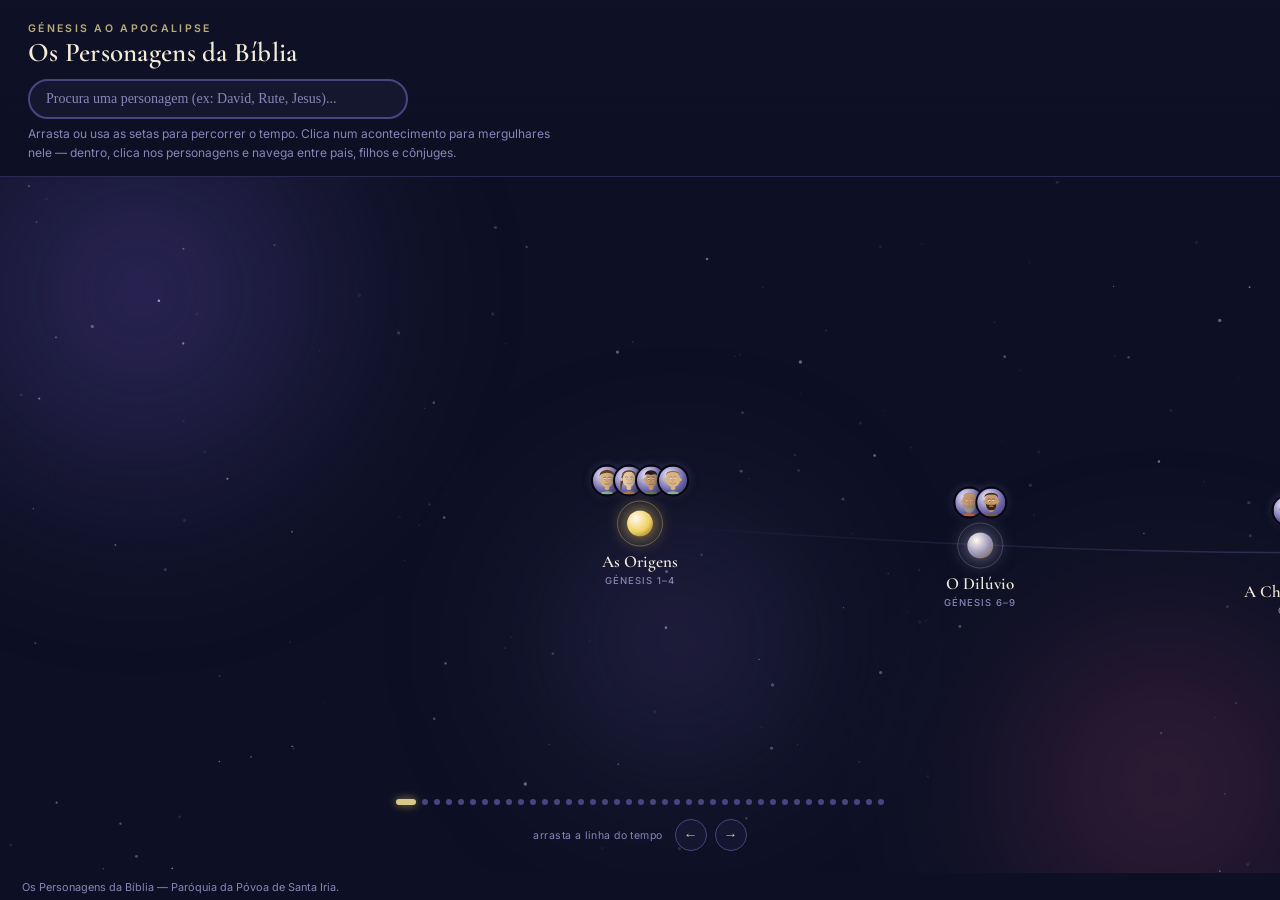
==== index.html @ 4715f9fa "fix: navegação entre acontecimentos pelo menu inferior + nomes sem corte O menu inferior (setas + po" ====
<!doctype html>
<html lang="pt">
<head>
<meta charset="utf-8">
<meta name="viewport" content="width=device-width,initial-scale=1">
<title>Os Personagens da Bíblia</title>
<link rel="stylesheet" href="https://fonts.googleapis.com/css2?family=Cormorant+Garamond:wght@500;600;700&family=Inter:wght@400;500;600&display=swap">
<link rel="stylesheet" href="style.css">
</head>
<body>
<div class="app">
  <div class="topbar" id="topbar">
    <div>
      <span class="eyebrow">Génesis ao Apocalipse</span>
      <h1>Os Personagens da Bíblia</h1>
    </div>
    <div class="search-wrap">
      <input id="searchBox" class="search-box" type="text" placeholder="Procura uma personagem (ex: David, Rute, Jesus)..." autocomplete="off" aria-label="Procurar personagem">
      <div id="searchResults" class="search-results" hidden></div>
    </div>
    <p class="hint">Arrasta ou usa as setas para percorrer o tempo. Clica num acontecimento para mergulhares nele — dentro, clica nos personagens e navega entre pais, filhos e cônjuges.</p>
  </div>

  <div class="stage">
    <canvas id="bgStars"></canvas>
    <div class="nebula n1"></div>
    <div class="nebula n2"></div>
    <div class="nebula n3"></div>

    <div id="timelineView">
      <div class="timeline-track">
        <div id="timelineRail">
          <svg id="railSvg"><path id="railPath" fill="none" stroke="url(#railGrad)" stroke-width="1.5"></path>
            <defs>
              <linearGradient id="railGrad" x1="0" y1="0" x2="1" y2="0">
                <stop offset="0%" stop-color="#4a4580" stop-opacity="0"/>
                <stop offset="8%" stop-color="#4a4580" stop-opacity=".9"/>
                <stop offset="92%" stop-color="#4a4580" stop-opacity=".9"/>
                <stop offset="100%" stop-color="#4a4580" stop-opacity="0"/>
              </linearGradient>
            </defs>
          </svg>
        </div>
      </div>
    </div>

    <div class="timeline-chrome">
      <div class="progress-dots" id="progressDots"></div>
      <div class="scroll-hint">
        <span id="scrollHintText">arrasta a linha do tempo</span>
        <div class="scroll-arrows">
          <button id="scrollLeft" type="button" aria-label="Recuar no tempo">&larr;</button>
          <button id="scrollRight" type="button" aria-label="Avançar no tempo">&rarr;</button>
        </div>
      </div>
    </div>

    <div id="eventView">
      <div class="event-ambient" id="eventAmbient"></div>
      <div id="eventScroll">
        <div class="event-header">
          <button class="back-btn" id="backBtn">&larr; Voltar à linha do tempo</button>
          <div class="event-icon" id="eventIcon"></div>
          <div class="event-title-wrap">
            <span class="event-title" id="eventTitle"></span>
            <span class="event-era-tag" id="eventEra"></span>
          </div>
        </div>
        <div class="event-info collapsed" id="eventInfo">
          <p class="event-desc" id="eventDesc"></p>
          <button class="event-info-toggle" id="eventInfoToggle"><span class="arrow">&#9660;</span> Importância, mensagem e passagens-chave</button>
          <div class="event-info-grid">
            <div class="event-info-block"><h3>Importância</h3><p id="eventImportancia"></p></div>
            <div class="event-info-block"><h3>Mensagem principal</h3><p id="eventMensagem"></p></div>
            <div class="event-info-block" style="grid-column: 1 / -1;"><h3>Passagens-chave</h3><ul id="eventPassagens"></ul></div>
          </div>
        </div>
        <div class="event-body">
          <div class="char-field" id="charField">
            <div class="char-orbit" id="charOrbit">
              <div id="camLayer">
                <svg class="char-lines" id="charLines"></svg>
                <div id="charButtons"></div>
              </div>
            </div>
            <div class="zoom-controls">
              <button id="zoomIn" type="button" aria-label="Ampliar">+</button>
              <button id="zoomOut" type="button" aria-label="Reduzir">&minus;</button>
              <button id="zoomReset" type="button" aria-label="Repor vista">&#8634;</button>
            </div>
          </div>
        </div>
      </div>
      <aside id="panel">
        <button class="panel-close" id="panelClose" type="button">&times;</button>
        <div id="panelBody">
          <p class="panel-empty">Clica num personagem para veres a sua ficha completa.</p>
        </div>
      </aside>
    </div>
  </div>

  <footer class="note">Os Personagens da Bíblia — Paróquia da Póvoa de Santa Iria.</footer>
</div>
<script src="js/event-icons.js"></script>
<script src="js/warp-transition.js"></script>
<script src="js/timeline.js"></script>
<script src="js/event-graph.js"></script>
<script src="app.js"></script>
</body>
</html>
---- style.css ----
:root {
  --bg: #0d1024;
  --bg-deep: #05060f;
  --gold: #f0d060;
  --gold-soft: #d8c98a;
  --lavender: #6b64a8;
  --lavender-soft: #9a94b8;
  --ink: #e8e4d8;
  --ink-dim: #8b84b8;
  --pink: #e8608f;
  --violet: #4a3a8a;
  --panel: #14172e;
  --panel-border: #4a4580;
  --panel-glow: rgba(216,201,138,.18);
  --font-display: "Cormorant Garamond", Georgia, serif;
  --font-body: Georgia, "Iowan Old Style", "Times New Roman", serif;
  --font-ui: "Inter", -apple-system, BlinkMacSystemFont, sans-serif;
}
* { box-sizing: border-box; }
html, body { margin: 0; padding: 0; background: var(--bg); color: var(--ink); font-family: var(--font-body); overflow: hidden; height: 100%; }
.app { display: flex; flex-direction: column; height: 100dvh; overflow: hidden; }

.topbar {
  position: relative; z-index: 20; padding: 18px 28px 14px;
  border-bottom: 1px solid rgba(74,69,128,.5);
  background: linear-gradient(180deg, rgba(15,17,38,.92), rgba(13,16,36,.15));
  backdrop-filter: blur(2px);
  transition: padding .35s ease;
}
body.in-event .topbar { padding: 8px 28px 6px; }
body.in-event .hint, body.in-event .eyebrow { display: none; }
.eyebrow { font-family: var(--font-ui); font-size: 10.5px; font-weight: 600; letter-spacing: .22em; text-transform: uppercase; color: var(--gold-soft); margin: 0 0 6px; opacity: .85; }
h1 { margin: 0; font-family: var(--font-display); font-size: 27px; font-weight: 600; color: #f5ecd8; text-wrap: balance; letter-spacing: .01em; transition: font-size .35s ease; }
body.in-event h1 { font-size: 16px; }
.hint { margin: 6px 0 0; font-family: var(--font-ui); font-size: 12px; color: var(--ink-dim); line-height: 1.55; max-width: 68ch; }

.search-wrap { position: relative; width: 380px; max-width: 90vw; margin: 10px 0 0; }
.search-box { width: 100%; padding: 10px 16px; border-radius: 999px; border: 2px solid var(--panel-border); background: var(--panel); color: var(--ink); font-family: var(--font-body); font-size: 14px; outline: none; }
.search-box:focus { border-color: var(--gold-soft); }
.search-box::placeholder { color: var(--ink-dim); }
.search-results { position: absolute; top: calc(100% + 6px); left: 0; right: 0; background: var(--panel); border: 1px solid var(--panel-border); border-radius: 12px; overflow: hidden; z-index: 15; box-shadow: 0 8px 24px rgba(0,0,0,.4); }
.search-result { padding: 9px 16px; cursor: pointer; font-family: var(--font-ui); font-size: 13px; color: var(--ink); display: flex; justify-content: space-between; align-items: baseline; }
.search-result:hover { background: #2a2650; }
.search-result .sr-era { font-size: 10px; color: var(--ink-dim); }

.stage { position: relative; flex: 1; min-height: 0; perspective: 1400px; overflow: hidden; }
#bgStars { position: absolute; inset: 0; z-index: 0; }
.nebula { position: absolute; z-index: 1; border-radius: 50%; filter: blur(60px); opacity: .55; pointer-events: none; mix-blend-mode: screen; }
.nebula.n1 { width: 46vw; height: 46vw; left: -12vw; top: -14vw; background: radial-gradient(circle, var(--violet), transparent 68%); animation: drift1 26s ease-in-out infinite; }
.nebula.n2 { width: 38vw; height: 38vw; right: -10vw; bottom: -12vw; background: radial-gradient(circle, #5a2a4a, transparent 68%); animation: drift2 32s ease-in-out infinite; }
.nebula.n3 { width: 30vw; height: 30vw; left: 38vw; top: 30vh; background: radial-gradient(circle, #3a3060, transparent 70%); animation: drift1 22s ease-in-out infinite reverse; }
@keyframes drift1 { 0%,100% { transform: translate(0,0); } 50% { transform: translate(3vw,2vh); } }
@keyframes drift2 { 0%,100% { transform: translate(0,0); } 50% { transform: translate(-3vw,-2vh); } }

#timelineView { position: absolute; inset: 0; z-index: 5; display: flex; align-items: center; transition: opacity .65s ease, transform .65s cubic-bezier(.3,.7,.4,1); transform-style: preserve-3d; cursor: grab; }
#timelineView.dragging { cursor: grabbing; }
#timelineView.diving { opacity: 0; pointer-events: none; }
.timeline-track { position: relative; width: 100%; height: 1px; }
#timelineRail { position: absolute; top: 0; left: 0; will-change: transform; }
#railSvg { position: absolute; top: -140px; left: 0; overflow: visible; pointer-events: none; }
.event-marker { position: absolute; top: 0; transform: translate(-50%, -50%); display: flex; flex-direction: column; align-items: center; cursor: pointer; background: none; border: none; color: inherit; }
.event-avatars { display: flex; margin-bottom: 12px; height: 34px; }
.event-avatar { width: 32px; height: 32px; border-radius: 50%; margin-left: -10px; overflow: hidden; background: radial-gradient(circle at 35% 30%, #efe9ff, var(--lavender) 58%, #362f5e 100%); border: 2px solid var(--bg-deep); box-shadow: 0 2px 8px rgba(0,0,0,.5), 0 0 10px rgba(107,100,168,.45); transition: transform .25s cubic-bezier(.3,1.4,.5,1); }
.event-avatar img { width: 100%; height: 100%; object-fit: cover; display: block; }
.event-avatar:first-child { margin-left: 0; }
.event-marker:hover .event-avatar, .event-marker:focus-visible .event-avatar { transform: translateY(-3px); }
.event-dot-wrap { position: relative; width: 26px; height: 26px; }
.event-dot-ring { position: absolute; inset: -10px; border-radius: 50%; border: 1px solid var(--tint, var(--gold)); opacity: .35; animation: ringPulse 3.2s ease-out infinite; }
@keyframes ringPulse { 0% { transform: scale(.7); opacity: .5; } 100% { transform: scale(1.9); opacity: 0; } }
.event-dot { position: absolute; inset: 0; border-radius: 50%; background: radial-gradient(circle at 35% 30%, #fffaf0, var(--tint, var(--gold)) 55%, #7a5f1e 100%); box-shadow: 0 0 18px 3px color-mix(in srgb, var(--tint, var(--gold)) 60%, transparent); transition: transform .25s cubic-bezier(.3,1.4,.5,1); }
.event-marker:hover .event-dot, .event-marker:focus-visible .event-dot { transform: scale(1.3); }
.event-label { margin-top: 14px; font-family: var(--font-display); font-size: 17px; font-weight: 600; text-align: center; white-space: nowrap; color: #f0ead8; }
.event-era { display: block; margin-top: 3px; font-family: var(--font-ui); font-size: 9.5px; font-weight: 500; color: var(--ink-dim); text-transform: uppercase; letter-spacing: .1em; }

.timeline-chrome { position: absolute; bottom: 0; left: 0; right: 0; z-index: 9; display: flex; flex-direction: column; align-items: center; gap: 14px; padding-bottom: 22px; pointer-events: none; }
.progress-dots { display: flex; gap: 6px; pointer-events: auto; flex-wrap: wrap; justify-content: center; max-width: 90vw; }
.progress-dot { width: 6px; height: 6px; border-radius: 50%; background: var(--panel-border); cursor: pointer; transition: all .3s ease; border: none; padding: 0; }
.progress-dot.active { background: var(--gold-soft); width: 20px; border-radius: 3px; box-shadow: 0 0 8px rgba(240,208,96,.6); }
.scroll-hint { font-family: var(--font-ui); font-size: 10.5px; color: var(--ink-dim); letter-spacing: .04em; display: flex; align-items: center; gap: 12px; pointer-events: none; }
.scroll-arrows { display: flex; gap: 8px; pointer-events: auto; }
.scroll-arrows button, .zoom-controls button, .controls-btn { width: 32px; height: 32px; border-radius: 50%; border: 1px solid var(--panel-border); background: rgba(22,25,51,.7); backdrop-filter: blur(4px); color: var(--gold-soft); cursor: pointer; font-size: 14px; font-family: var(--font-body); transition: border-color .2s, background .2s; }
.scroll-arrows button:hover, .zoom-controls button:hover { background: rgba(42,38,80,.85); border-color: var(--gold-soft); }

#eventView { position: absolute; inset: 0; z-index: 8; display: flex; flex-direction: column; opacity: 0; pointer-events: none; transform: scale(.04); transition: opacity .65s ease, transform .65s cubic-bezier(.3,.7,.4,1); transform-style: preserve-3d; }
#eventView.shown { opacity: 1; pointer-events: auto; transform: scale(1); }
.event-ambient { position: absolute; top: -10%; left: -10%; width: 60%; height: 70%; border-radius: 50%; filter: blur(90px); opacity: .38; background: radial-gradient(circle, var(--tint, var(--gold)), transparent 70%); pointer-events: none; z-index: 0; }

#eventScroll { position: relative; z-index: 2; flex: 1; min-height: 0; overflow-y: auto; display: flex; flex-direction: column; }
.event-header { display: flex; align-items: center; gap: 18px; padding: 20px 28px 0; }
.back-btn { font-family: var(--font-ui); font-size: 12px; font-weight: 500; color: var(--gold-soft); background: rgba(22,25,51,.6); border: 1px solid var(--panel-border); border-radius: 999px; padding: 8px 16px; cursor: pointer; backdrop-filter: blur(4px); transition: border-color .2s, background .2s; flex-shrink: 0; }
.back-btn:hover { border-color: var(--gold-soft); background: rgba(42,38,80,.75); }
.event-icon { width: 46px; height: 46px; flex-shrink: 0; color: var(--tint, var(--gold)); opacity: .9; }
.event-icon svg { width: 100%; height: 100%; }
.event-title-wrap { display: flex; flex-direction: column; }
.event-title { font-family: var(--font-display); font-size: 26px; font-weight: 600; color: #f5ecd8; line-height: 1.1; }
.event-era-tag { font-family: var(--font-ui); font-size: 10.5px; font-weight: 600; color: var(--ink-dim); text-transform: uppercase; letter-spacing: .12em; margin-top: 2px; }

.event-info { position: relative; z-index: 2; margin: 10px 28px 0; max-width: 74ch; }
.event-info.collapsed .event-info-grid { display: none; }
.event-desc { font-family: var(--font-body); font-size: 13px; line-height: 1.55; color: #c8c3e0; font-style: italic; margin: 0 0 6px; }
.event-info-toggle { font-family: var(--font-ui); font-size: 10.5px; font-weight: 600; color: var(--gold-soft); background: none; border: none; cursor: pointer; padding: 0 0 8px; letter-spacing: .04em; display: flex; align-items: center; gap: 4px; }
.event-info-toggle .arrow { display: inline-block; transition: transform .2s ease; }
.event-info.collapsed .event-info-toggle .arrow { transform: rotate(-90deg); }
.event-info-grid { display: grid; grid-template-columns: 1fr 1fr; gap: 10px 24px; padding-bottom: 10px; }
.event-info-block h3 { margin: 0 0 4px; font-family: var(--font-ui); font-size: 9.5px; font-weight: 600; letter-spacing: .12em; text-transform: uppercase; color: var(--gold-soft); }
.event-info-block p { margin: 0; font-family: var(--font-ui); font-size: 12px; line-height: 1.5; color: var(--ink); }
.event-info-block ul { margin: 0; padding-left: 16px; font-family: var(--font-ui); font-size: 11.5px; line-height: 1.6; color: var(--ink-dim); }

.event-body { position: relative; z-index: 1; flex: 1; min-height: 0; display: flex; }
.char-field { flex: 1; position: relative; overflow: hidden; cursor: grab; }
.char-field.panning { cursor: grabbing; }
.char-orbit { position: relative; width: 100%; height: 100%; }
#camLayer { position: absolute; inset: 0; transform-origin: 50% 50%; will-change: transform; }
.char-lines { position: absolute; inset: 0; width: 100%; height: 100%; pointer-events: none; }
.cline { stroke: var(--lavender); stroke-width: 1.4; opacity: .7; }
.cline.casamento { stroke-dasharray: 2 5; stroke: var(--pink); opacity: .8; }
.cline.weak { stroke-dasharray: 1 5; opacity: .45; stroke-width: 1; }
.union-node { position: absolute; width: 13px; height: 13px; transform: translate(-50%,-50%) rotate(45deg); background: radial-gradient(circle at 35% 30%, #ffe0ec, var(--pink) 60%, #a83a63 100%); box-shadow: 0 0 8px rgba(232,96,143,.5); }
.zoom-controls { position: absolute; bottom: 20px; right: 20px; z-index: 4; display: flex; flex-direction: column; gap: 8px; }

.char { position: absolute; display: flex; flex-direction: column; align-items: center; gap: 8px; cursor: pointer; background: none; border: none; color: inherit; transform: translate(-50%, -50%); animation: floatChar 7s ease-in-out infinite; }
.char-orb { width: 56px; height: 56px; border-radius: 50%; overflow: hidden; background: radial-gradient(circle at 35% 30%, #efe9ff, var(--lavender) 58%, #362f5e 100%); box-shadow: 0 4px 14px rgba(0,0,0,.5), 0 0 14px 2px rgba(107,100,168,.4); transition: transform .18s cubic-bezier(.3,1.4,.5,1), box-shadow .18s ease; }
.char-orb img { width: 100%; height: 100%; object-fit: cover; display: block; }
.char.focused .char-orb { box-shadow: 0 0 0 3px var(--gold-soft), 0 0 24px 6px rgba(240,208,96,.55), 0 4px 14px rgba(0,0,0,.5); }
.char:hover .char-orb, .char:focus-visible .char-orb { transform: scale(1.14); }
.char-label { font-family: var(--font-display); font-size: 15px; font-weight: 600; color: #ece7f5; white-space: nowrap; text-shadow: 0 2px 6px rgba(0,0,0,.6); text-align: center; }
@keyframes floatChar { 0%,100% { margin-top: 0; } 50% { margin-top: -7px; } }

aside#panel { position: absolute; top: 24px; right: 24px; bottom: 24px; width: 22rem; z-index: 3; background: rgba(20,23,46,.85); backdrop-filter: blur(16px); border: 1px solid var(--panel-glow); border-radius: 20px; padding: 1.6rem 1.7rem; overflow-y: auto; box-shadow: 0 20px 50px rgba(0,0,0,.4); transform: translateX(calc(100% + 40px)); transition: transform .4s cubic-bezier(.3,.8,.4,1); }
aside#panel.open { transform: translateX(0); }
.panel-close { position: absolute; top: 14px; right: 14px; width: 28px; height: 28px; border-radius: 50%; border: 1px solid var(--panel-border); background: rgba(22,25,51,.6); color: var(--ink-dim); font-size: 14px; cursor: pointer; display: flex; align-items: center; justify-content: center; transition: color .2s, border-color .2s; }
.panel-close:hover { color: var(--gold-soft); border-color: var(--gold-soft); }
.panel-empty { font-family: var(--font-ui); color: var(--ink-dim); font-size: .85rem; margin-top: 2.4rem; text-align: center; line-height: 1.7; }
.card-portrait { width: 96px; height: 96px; border-radius: 50%; overflow: hidden; margin: 0 auto 1rem; border: 3px solid var(--gold-soft); box-shadow: 0 0 20px rgba(240,208,96,.3); background: radial-gradient(circle at 35% 30%, #efe9ff, var(--lavender) 58%, #362f5e 100%); }
.card-portrait img { width: 100%; height: 100%; object-fit: cover; display: block; }
.card-era { font-family: var(--font-ui); font-size: .68rem; font-weight: 600; letter-spacing: .14em; text-transform: uppercase; color: var(--gold-soft); text-align: center; display: block; }
.card-name { font-family: var(--font-display); font-size: 2rem; font-weight: 600; margin: .3rem 0 0; color: #f5ecd8; text-align: center; }
.card-refs { font-family: var(--font-ui); font-size: .72rem; color: var(--ink-dim); text-align: center; margin: .2rem 0 0; }
.card-divider { width: 40px; height: 2px; background: linear-gradient(90deg, transparent, var(--gold-soft), transparent); border: none; margin: .9rem auto 1.1rem; }
.card-summary { font-family: var(--font-body); font-size: .95rem; line-height: 1.7; color: var(--ink); margin: 0 0 1.1rem; }
.card-section-title { font-family: var(--font-ui); font-size: .64rem; font-weight: 600; letter-spacing: .13em; text-transform: uppercase; color: var(--ink-dim); margin: 1.15rem 0 .5rem; }
.card-section-title:first-of-type { margin-top: 0; }
.card-body { font-family: var(--font-ui); font-size: .86rem; line-height: 1.65; color: var(--ink); }
.card-quote { font-family: var(--font-display); font-size: 1.1rem; font-style: italic; line-height: 1.5; color: var(--gold-soft); border-left: 2px solid var(--gold-soft); padding-left: .8rem; margin: 0; }
.family-chips { display: flex; flex-wrap: wrap; gap: 8px; }
.family-chip { font-family: var(--font-ui); font-size: 12.5px; font-weight: 500; color: var(--gold-soft); background: rgba(216,201,138,.08); border: 1px solid rgba(216,201,138,.3); border-radius: 999px; padding: 6px 13px; cursor: pointer; transition: background .2s, border-color .2s; }
.family-chip:hover { background: rgba(216,201,138,.18); border-color: var(--gold-soft); }
.family-chip .rel { color: var(--ink-dim); font-size: 10px; margin-left: 5px; }
.cross-event-ref { color: var(--gold-soft); cursor: pointer; text-decoration: underline; text-decoration-style: dotted; }
.no-family { font-family: var(--font-ui); font-size: 12.5px; color: var(--ink-dim); }

footer.note { padding: .4rem 1.4rem; font-size: .68rem; color: var(--ink-dim); font-family: var(--font-ui); }

@media (max-width: 720px) {
  .hint { display: none; }
  aside#panel {
    position: fixed; left: 0; right: 0; bottom: 0; top: auto; width: auto; max-height: 62dvh; border-radius: 16px 16px 0 0;
    transform: translateY(100%);
  }
  aside#panel.open { transform: translateY(0); }
  footer.note { display: none; }
}
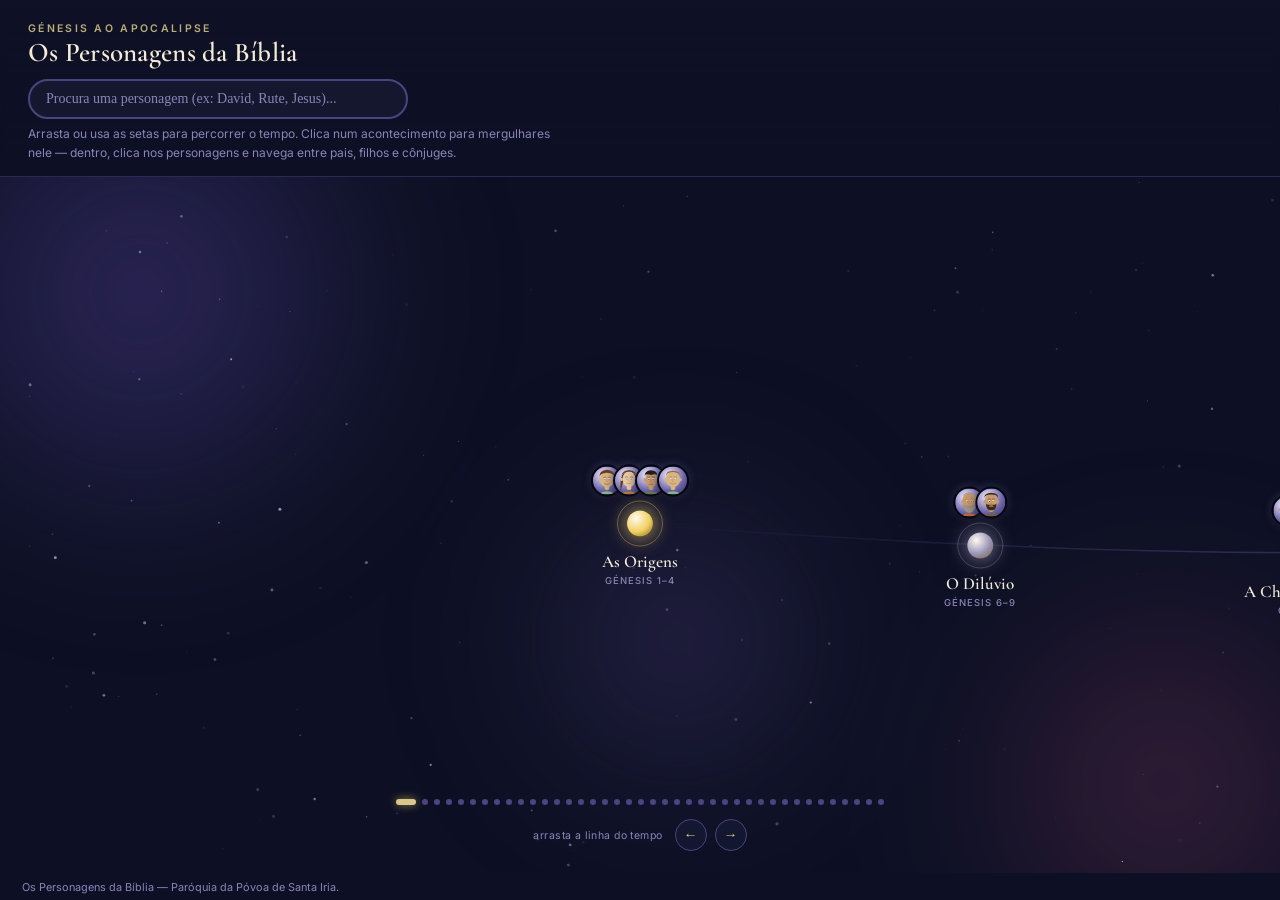
==== commit fa9deb62: "feat: adiciona contexto histórico a todas as personagens e acontecimentos (Ronda 17) Ligar de volta " ====
--- a/index.html
+++ b/index.html
@@ -47,7 +47,7 @@
     <div class="timeline-chrome">
       <div class="progress-dots" id="progressDots"></div>
       <div class="scroll-hint">
-        <span id="scrollHintText">arrasta a linha do tempo</span>
+        <span>arrasta a linha do tempo</span>
         <div class="scroll-arrows">
           <button id="scrollLeft" type="button" aria-label="Recuar no tempo">&larr;</button>
           <button id="scrollRight" type="button" aria-label="Avançar no tempo">&rarr;</button>
@@ -68,10 +68,11 @@
         </div>
         <div class="event-info collapsed" id="eventInfo">
           <p class="event-desc" id="eventDesc"></p>
-          <button class="event-info-toggle" id="eventInfoToggle"><span class="arrow">&#9660;</span> Importância, mensagem e passagens-chave</button>
+          <button class="event-info-toggle" id="eventInfoToggle"><span class="arrow">&#9660;</span> Importância, mensagem, contexto histórico e passagens-chave</button>
           <div class="event-info-grid">
             <div class="event-info-block"><h3>Importância</h3><p id="eventImportancia"></p></div>
             <div class="event-info-block"><h3>Mensagem principal</h3><p id="eventMensagem"></p></div>
+            <div class="event-info-block" style="grid-column: 1 / -1;"><h3>Contexto histórico</h3><p id="eventContexto"></p></div>
             <div class="event-info-block" style="grid-column: 1 / -1;"><h3>Passagens-chave</h3><ul id="eventPassagens"></ul></div>
           </div>
         </div>
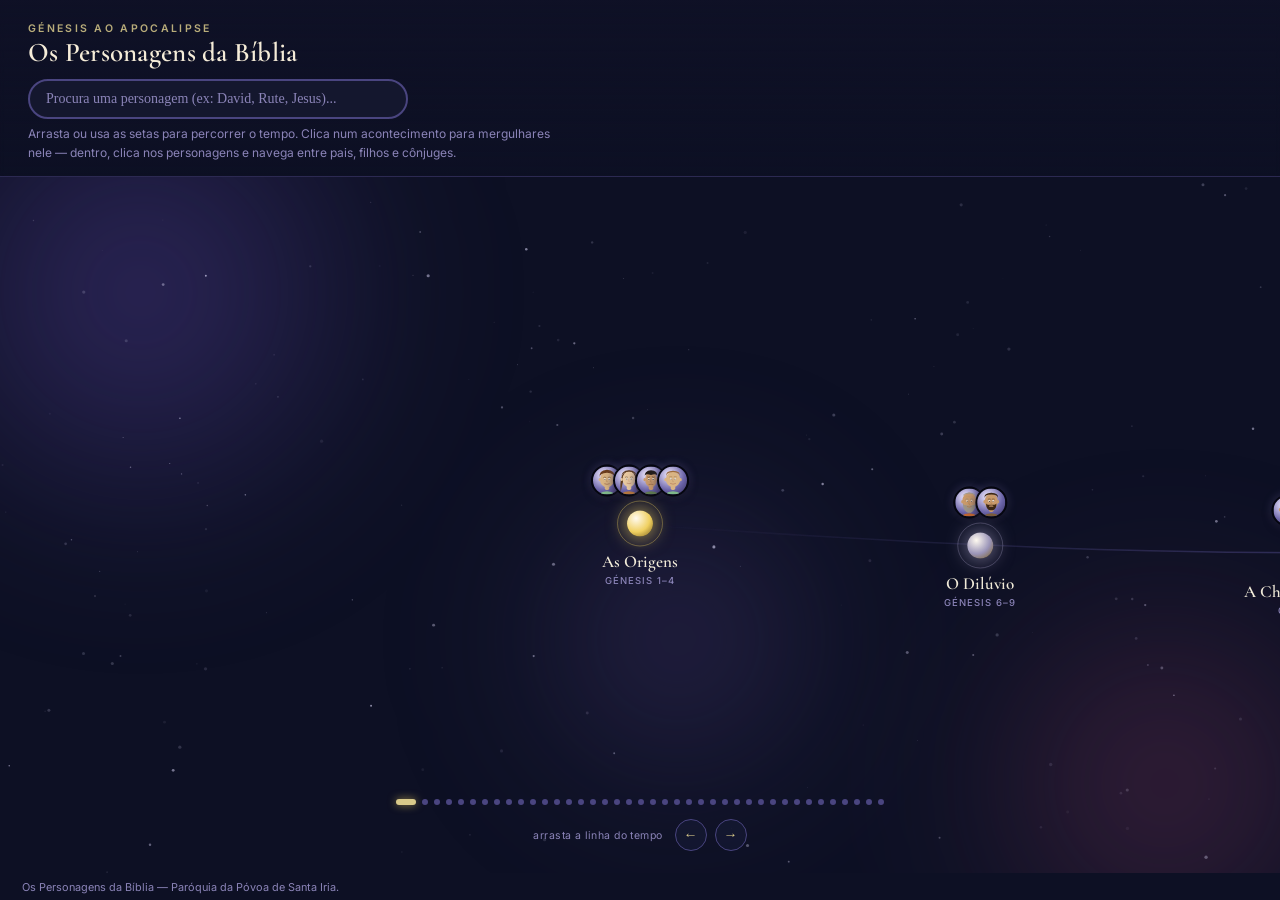
==== commit fe2a880d: "Merge branch 'worktree-nav-e-nomes' # Conflicts: #	handover.md" ====
--- a/index.html
+++ b/index.html
@@ -47,7 +47,7 @@
     <div class="timeline-chrome">
       <div class="progress-dots" id="progressDots"></div>
       <div class="scroll-hint">
-        <span>arrasta a linha do tempo</span>
+        <span id="scrollHintText">arrasta a linha do tempo</span>
         <div class="scroll-arrows">
           <button id="scrollLeft" type="button" aria-label="Recuar no tempo">&larr;</button>
           <button id="scrollRight" type="button" aria-label="Avançar no tempo">&rarr;</button>
--- a/style.css
+++ b/style.css
@@ -52,7 +52,7 @@
 @keyframes drift1 { 0%,100% { transform: translate(0,0); } 50% { transform: translate(3vw,2vh); } }
 @keyframes drift2 { 0%,100% { transform: translate(0,0); } 50% { transform: translate(-3vw,-2vh); } }
 
-#timelineView { position: absolute; inset: 0; z-index: 5; display: flex; align-items: center; transition: opacity .65s ease, transform .65s cubic-bezier(.3,.7,.4,1); transform-style: preserve-3d; cursor: grab; }
+#timelineView { position: absolute; inset: 0; z-index: 5; display: flex; align-items: center; transition: opacity .65s ease, transform .65s cubic-bezier(.3,.7,.4,1); transform-style: preserve-3d; cursor: grab; touch-action: none; }
 #timelineView.dragging { cursor: grabbing; }
 #timelineView.diving { opacity: 0; pointer-events: none; }
 .timeline-track { position: relative; width: 100%; height: 1px; }
@@ -107,7 +107,7 @@
 .event-info-block ul { margin: 0; padding-left: 16px; font-family: var(--font-ui); font-size: 11.5px; line-height: 1.6; color: var(--ink-dim); }
 
 .event-body { position: relative; z-index: 1; flex: 1; min-height: 0; display: flex; }
-.char-field { flex: 1; position: relative; overflow: hidden; cursor: grab; }
+.char-field { flex: 1; position: relative; overflow: hidden; cursor: grab; touch-action: none; }
 .char-field.panning { cursor: grabbing; }
 .char-orbit { position: relative; width: 100%; height: 100%; }
 #camLayer { position: absolute; inset: 0; transform-origin: 50% 50%; will-change: transform; }
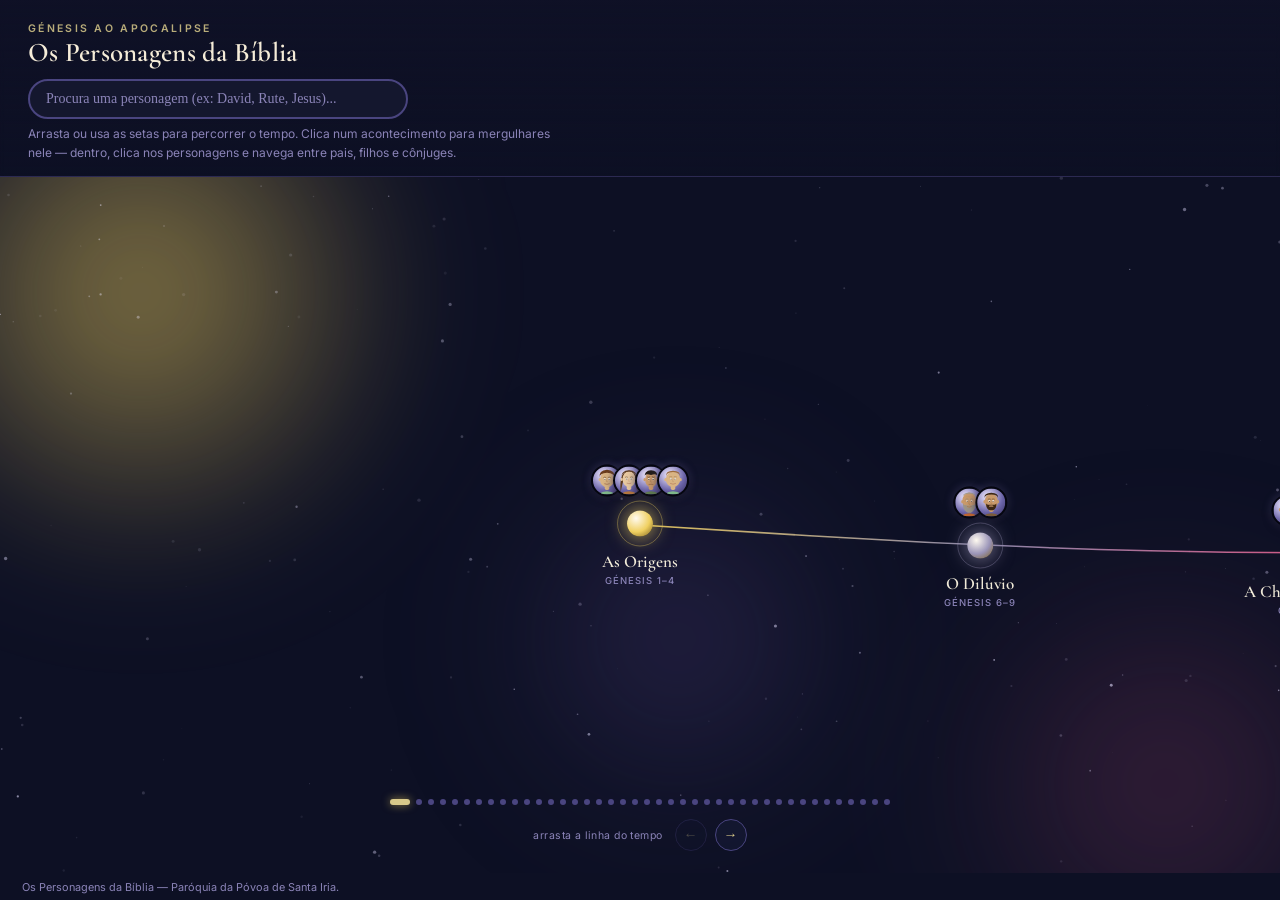
==== commit dde8c17a: "feat(ui): info do acontecimento como cartao 'Sobre' sempre visivel (nao colapsado) Move Importancia/" ====
--- a/index.html
+++ b/index.html
@@ -66,17 +66,17 @@
             <span class="event-era-tag" id="eventEra"></span>
           </div>
         </div>
-        <div class="event-info collapsed" id="eventInfo">
-          <p class="event-desc" id="eventDesc"></p>
-          <button class="event-info-toggle" id="eventInfoToggle"><span class="arrow">&#9660;</span> Importância, mensagem, contexto histórico e passagens-chave</button>
-          <div class="event-info-grid">
-            <div class="event-info-block"><h3>Importância</h3><p id="eventImportancia"></p></div>
-            <div class="event-info-block"><h3>Mensagem principal</h3><p id="eventMensagem"></p></div>
-            <div class="event-info-block" style="grid-column: 1 / -1;"><h3>Contexto histórico</h3><p id="eventContexto"></p></div>
-            <div class="event-info-block" style="grid-column: 1 / -1;"><h3>Passagens-chave</h3><ul id="eventPassagens"></ul></div>
-          </div>
-        </div>
         <div class="event-body">
+          <aside class="event-info" id="eventInfo">
+            <span class="event-info-label">Sobre este acontecimento</span>
+            <p class="event-desc" id="eventDesc"></p>
+            <div class="event-info-grid">
+              <div class="event-info-block"><h3>Importância</h3><p id="eventImportancia"></p></div>
+              <div class="event-info-block"><h3>Mensagem principal</h3><p id="eventMensagem"></p></div>
+              <div class="event-info-block"><h3>Contexto histórico</h3><p id="eventContexto"></p></div>
+              <div class="event-info-block"><h3>Passagens-chave</h3><ul id="eventPassagens"></ul></div>
+            </div>
+          </aside>
           <div class="char-field" id="charField">
             <div class="char-orbit" id="charOrbit">
               <div id="camLayer">
--- a/style.css
+++ b/style.css
@@ -45,14 +45,14 @@
 
 .stage { position: relative; flex: 1; min-height: 0; perspective: 1400px; overflow: hidden; }
 #bgStars { position: absolute; inset: 0; z-index: 0; }
-.nebula { position: absolute; z-index: 1; border-radius: 50%; filter: blur(60px); opacity: .55; pointer-events: none; mix-blend-mode: screen; }
+.nebula { position: absolute; z-index: 1; border-radius: 50%; filter: blur(60px); opacity: .55; pointer-events: none; mix-blend-mode: screen; transition: background 1.2s ease; }
 .nebula.n1 { width: 46vw; height: 46vw; left: -12vw; top: -14vw; background: radial-gradient(circle, var(--violet), transparent 68%); animation: drift1 26s ease-in-out infinite; }
 .nebula.n2 { width: 38vw; height: 38vw; right: -10vw; bottom: -12vw; background: radial-gradient(circle, #5a2a4a, transparent 68%); animation: drift2 32s ease-in-out infinite; }
 .nebula.n3 { width: 30vw; height: 30vw; left: 38vw; top: 30vh; background: radial-gradient(circle, #3a3060, transparent 70%); animation: drift1 22s ease-in-out infinite reverse; }
 @keyframes drift1 { 0%,100% { transform: translate(0,0); } 50% { transform: translate(3vw,2vh); } }
 @keyframes drift2 { 0%,100% { transform: translate(0,0); } 50% { transform: translate(-3vw,-2vh); } }
 
-#timelineView { position: absolute; inset: 0; z-index: 5; display: flex; align-items: center; transition: opacity .65s ease, transform .65s cubic-bezier(.3,.7,.4,1); transform-style: preserve-3d; cursor: grab; touch-action: none; }
+#timelineView { position: absolute; inset: 0; z-index: 5; display: flex; align-items: center; transition: opacity .65s ease, transform .65s cubic-bezier(.3,.7,.4,1); transform-style: preserve-3d; cursor: grab; touch-action: none; user-select: none; -webkit-user-select: none; }
 #timelineView.dragging { cursor: grabbing; }
 #timelineView.diving { opacity: 0; pointer-events: none; }
 .timeline-track { position: relative; width: 100%; height: 1px; }
@@ -67,8 +67,13 @@
 .event-dot-wrap { position: relative; width: 26px; height: 26px; }
 .event-dot-ring { position: absolute; inset: -10px; border-radius: 50%; border: 1px solid var(--tint, var(--gold)); opacity: .35; animation: ringPulse 3.2s ease-out infinite; }
 @keyframes ringPulse { 0% { transform: scale(.7); opacity: .5; } 100% { transform: scale(1.9); opacity: 0; } }
+.event-marker:nth-of-type(2n) .event-dot-ring { animation-delay: -1.1s; }
+.event-marker:nth-of-type(3n) .event-dot-ring { animation-delay: -2.3s; }
+.event-marker:nth-of-type(5n) .event-dot-ring { animation-delay: -0.6s; }
 .event-dot { position: absolute; inset: 0; border-radius: 50%; background: radial-gradient(circle at 35% 30%, #fffaf0, var(--tint, var(--gold)) 55%, #7a5f1e 100%); box-shadow: 0 0 18px 3px color-mix(in srgb, var(--tint, var(--gold)) 60%, transparent); transition: transform .25s cubic-bezier(.3,1.4,.5,1); }
 .event-marker:hover .event-dot, .event-marker:focus-visible .event-dot { transform: scale(1.3); }
+.event-marker:active .event-dot { transform: scale(1.12); }
+.event-marker:active .event-avatar { transform: translateY(-3px) scale(.96); }
 .event-label { margin-top: 14px; font-family: var(--font-display); font-size: 17px; font-weight: 600; text-align: center; white-space: nowrap; color: #f0ead8; }
 .event-era { display: block; margin-top: 3px; font-family: var(--font-ui); font-size: 9.5px; font-weight: 500; color: var(--ink-dim); text-transform: uppercase; letter-spacing: .1em; }
 
@@ -80,6 +85,10 @@
 .scroll-arrows { display: flex; gap: 8px; pointer-events: auto; }
 .scroll-arrows button, .zoom-controls button, .controls-btn { width: 32px; height: 32px; border-radius: 50%; border: 1px solid var(--panel-border); background: rgba(22,25,51,.7); backdrop-filter: blur(4px); color: var(--gold-soft); cursor: pointer; font-size: 14px; font-family: var(--font-body); transition: border-color .2s, background .2s; }
 .scroll-arrows button:hover, .zoom-controls button:hover { background: rgba(42,38,80,.85); border-color: var(--gold-soft); }
+.scroll-arrows button:disabled { opacity: .3; cursor: default; pointer-events: none; }
+.scroll-arrows button, .zoom-controls button, .back-btn, .panel-close { transition: transform .12s ease, border-color .2s, background .2s, color .2s; }
+.scroll-arrows button:active, .zoom-controls button:active, .back-btn:active, .panel-close:active { transform: scale(.88); }
+.progress-dot:active { transform: scale(1.4); }
 
 #eventView { position: absolute; inset: 0; z-index: 8; display: flex; flex-direction: column; opacity: 0; pointer-events: none; transform: scale(.04); transition: opacity .65s ease, transform .65s cubic-bezier(.3,.7,.4,1); transform-style: preserve-3d; }
 #eventView.shown { opacity: 1; pointer-events: auto; transform: scale(1); }
@@ -95,53 +104,71 @@
 .event-title { font-family: var(--font-display); font-size: 26px; font-weight: 600; color: #f5ecd8; line-height: 1.1; }
 .event-era-tag { font-family: var(--font-ui); font-size: 10.5px; font-weight: 600; color: var(--ink-dim); text-transform: uppercase; letter-spacing: .12em; margin-top: 2px; }
 
-.event-info { position: relative; z-index: 2; margin: 10px 28px 0; max-width: 74ch; }
-.event-info.collapsed .event-info-grid { display: none; }
-.event-desc { font-family: var(--font-body); font-size: 13px; line-height: 1.55; color: #c8c3e0; font-style: italic; margin: 0 0 6px; }
-.event-info-toggle { font-family: var(--font-ui); font-size: 10.5px; font-weight: 600; color: var(--gold-soft); background: none; border: none; cursor: pointer; padding: 0 0 8px; letter-spacing: .04em; display: flex; align-items: center; gap: 4px; }
-.event-info-toggle .arrow { display: inline-block; transition: transform .2s ease; }
-.event-info.collapsed .event-info-toggle .arrow { transform: rotate(-90deg); }
-.event-info-grid { display: grid; grid-template-columns: 1fr 1fr; gap: 10px 24px; padding-bottom: 10px; }
+/* Cartão "Sobre" sempre visível à esquerda da árvore (deixou de ser colapsado):
+   Importância/Mensagem/Contexto/Passagens ficam de primeira classe, ao lado do
+   grafo (simétrico ao painel de personagem à direita). Em mobile empilha por
+   cima do grafo (ver @media). */
+.event-info { flex-shrink: 0; width: 21rem; align-self: stretch; overflow-y: auto; padding: 18px 20px; margin: 0; background: rgba(20,23,46,.5); border-right: 1px solid var(--panel-border); z-index: 2; }
+.event-info-label { display: block; font-family: var(--font-ui); font-size: 9.5px; font-weight: 700; letter-spacing: .14em; text-transform: uppercase; color: var(--gold-soft); margin-bottom: 8px; }
+.event-desc { font-family: var(--font-body); font-size: 13px; line-height: 1.6; color: #c8c3e0; font-style: italic; margin: 0 0 14px; }
+.event-info-grid { display: flex; flex-direction: column; gap: 14px; }
 .event-info-block h3 { margin: 0 0 4px; font-family: var(--font-ui); font-size: 9.5px; font-weight: 600; letter-spacing: .12em; text-transform: uppercase; color: var(--gold-soft); }
-.event-info-block p { margin: 0; font-family: var(--font-ui); font-size: 12px; line-height: 1.5; color: var(--ink); }
-.event-info-block ul { margin: 0; padding-left: 16px; font-family: var(--font-ui); font-size: 11.5px; line-height: 1.6; color: var(--ink-dim); }
+.event-info-block p { margin: 0; font-family: var(--font-ui); font-size: 12.5px; line-height: 1.6; color: var(--ink); }
+.event-info-block ul { margin: 0; padding-left: 16px; font-family: var(--font-ui); font-size: 12px; line-height: 1.6; color: var(--ink-dim); }
 
 .event-body { position: relative; z-index: 1; flex: 1; min-height: 0; display: flex; }
-.char-field { flex: 1; position: relative; overflow: hidden; cursor: grab; touch-action: none; }
+.char-field { flex: 1; position: relative; overflow: hidden; cursor: grab; touch-action: none; user-select: none; -webkit-user-select: none; }
 .char-field.panning { cursor: grabbing; }
 .char-orbit { position: relative; width: 100%; height: 100%; }
 #camLayer { position: absolute; inset: 0; transform-origin: 50% 50%; will-change: transform; }
 .char-lines { position: absolute; inset: 0; width: 100%; height: 100%; pointer-events: none; }
-.cline { stroke: var(--lavender); stroke-width: 1.4; opacity: .7; }
-.cline.casamento { stroke-dasharray: 2 5; stroke: var(--pink); opacity: .8; }
-.cline.weak { stroke-dasharray: 1 5; opacity: .45; stroke-width: 1; }
-.union-node { position: absolute; width: 13px; height: 13px; transform: translate(-50%,-50%) rotate(45deg); background: radial-gradient(circle at 35% 30%, #ffe0ec, var(--pink) 60%, #a83a63 100%); box-shadow: 0 0 8px rgba(232,96,143,.5); }
+.cline { stroke: var(--lavender); stroke-width: 1.6; opacity: .75; stroke-linecap: round; }
+.cline.casamento { stroke: var(--pink); opacity: .85; stroke-width: 1.6; }
+.marriage-mark { position: absolute; transform: translate(-50%, -50%); color: var(--pink); font-size: 15px; line-height: 1; text-shadow: 0 0 8px rgba(232,96,143,.85); pointer-events: none; z-index: 1; }
+.rel-label { position: absolute; transform: translate(-50%, -50%); font-family: var(--font-ui); font-size: 10.5px; font-weight: 600; letter-spacing: .06em; color: var(--ink-dim); background: rgba(20,23,46,.72); padding: 1px 6px; border-radius: 999px; white-space: nowrap; pointer-events: none; z-index: 1; }
+.group-brace { position: absolute; height: 10px; border-top: 1.6px solid var(--lavender); border-left: 1.6px solid var(--lavender); border-right: 1.6px solid var(--lavender); border-radius: 6px 6px 0 0; opacity: .55; transform: translateY(46px); pointer-events: none; }
+.group-label { position: absolute; transform: translate(-50%, 60px); font-family: var(--font-ui); font-size: 11px; font-weight: 600; letter-spacing: .06em; color: var(--gold-soft); background: rgba(20,23,46,.72); padding: 1px 7px; border-radius: 999px; white-space: nowrap; pointer-events: none; z-index: 1; }
 .zoom-controls { position: absolute; bottom: 20px; right: 20px; z-index: 4; display: flex; flex-direction: column; gap: 8px; }
 
-.char { position: absolute; display: flex; flex-direction: column; align-items: center; gap: 8px; cursor: pointer; background: none; border: none; color: inherit; transform: translate(-50%, -50%); animation: floatChar 7s ease-in-out infinite; }
+.char { position: absolute; display: flex; flex-direction: column; align-items: center; gap: 8px; cursor: pointer; background: none; border: none; color: inherit; transform: translate(-50%, -50%); animation: charEnter .55s cubic-bezier(.34, 1.56, .64, 1) both; }
 .char-orb { width: 56px; height: 56px; border-radius: 50%; overflow: hidden; background: radial-gradient(circle at 35% 30%, #efe9ff, var(--lavender) 58%, #362f5e 100%); box-shadow: 0 4px 14px rgba(0,0,0,.5), 0 0 14px 2px rgba(107,100,168,.4); transition: transform .18s cubic-bezier(.3,1.4,.5,1), box-shadow .18s ease; }
 .char-orb img { width: 100%; height: 100%; object-fit: cover; display: block; }
 .char.focused .char-orb { box-shadow: 0 0 0 3px var(--gold-soft), 0 0 24px 6px rgba(240,208,96,.55), 0 4px 14px rgba(0,0,0,.5); }
 .char:hover .char-orb, .char:focus-visible .char-orb { transform: scale(1.14); }
-.char-label { font-family: var(--font-display); font-size: 15px; font-weight: 600; color: #ece7f5; white-space: nowrap; text-shadow: 0 2px 6px rgba(0,0,0,.6); text-align: center; }
-@keyframes floatChar { 0%,100% { margin-top: 0; } 50% { margin-top: -7px; } }
+.char:active .char-orb { transform: scale(.9); box-shadow: 0 0 0 3px rgba(240,208,96,.55), 0 4px 14px rgba(0,0,0,.5), 0 0 26px 8px rgba(240,208,96,.45); }
+/* Nome posicionado de forma absoluta por baixo do orbe: assim o centro do
+   elemento .char coincide com o centro do CÍRCULO, e as linhas de família
+   ligam ao meio do círculo (antes ancoravam no centro de círculo+nome, ~13px
+   abaixo, e pareciam desligadas). */
+.char-label { position: absolute; top: 100%; left: 50%; transform: translateX(-50%); margin-top: 8px; font-family: var(--font-display); font-size: 15px; font-weight: 600; color: #ece7f5; white-space: nowrap; text-shadow: 0 2px 6px rgba(0,0,0,.6); text-align: center; }
+@keyframes charEnter {
+  from { opacity: 0; transform: translate(-50%, -50%) scale(.3); }
+  to   { opacity: 1; transform: translate(-50%, -50%) scale(1); }
+}
 
 aside#panel { position: absolute; top: 24px; right: 24px; bottom: 24px; width: 22rem; z-index: 3; background: rgba(20,23,46,.85); backdrop-filter: blur(16px); border: 1px solid var(--panel-glow); border-radius: 20px; padding: 1.6rem 1.7rem; overflow-y: auto; box-shadow: 0 20px 50px rgba(0,0,0,.4); transform: translateX(calc(100% + 40px)); transition: transform .4s cubic-bezier(.3,.8,.4,1); }
 aside#panel.open { transform: translateX(0); }
 .panel-close { position: absolute; top: 14px; right: 14px; width: 28px; height: 28px; border-radius: 50%; border: 1px solid var(--panel-border); background: rgba(22,25,51,.6); color: var(--ink-dim); font-size: 14px; cursor: pointer; display: flex; align-items: center; justify-content: center; transition: color .2s, border-color .2s; }
 .panel-close:hover { color: var(--gold-soft); border-color: var(--gold-soft); }
 .panel-empty { font-family: var(--font-ui); color: var(--ink-dim); font-size: .85rem; margin-top: 2.4rem; text-align: center; line-height: 1.7; }
-.card-portrait { width: 96px; height: 96px; border-radius: 50%; overflow: hidden; margin: 0 auto 1rem; border: 3px solid var(--gold-soft); box-shadow: 0 0 20px rgba(240,208,96,.3); background: radial-gradient(circle at 35% 30%, #efe9ff, var(--lavender) 58%, #362f5e 100%); }
+#panelBody { transition: opacity .18s ease; }
+.card-portrait { width: 112px; height: 112px; border-radius: 50%; overflow: hidden; margin: 0 auto 1rem; border: 3px solid var(--gold-soft); box-shadow: 0 0 20px rgba(240,208,96,.3); background: radial-gradient(circle at 35% 30%, #efe9ff, var(--lavender) 58%, #362f5e 100%); }
 .card-portrait img { width: 100%; height: 100%; object-fit: cover; display: block; }
 .card-era { font-family: var(--font-ui); font-size: .68rem; font-weight: 600; letter-spacing: .14em; text-transform: uppercase; color: var(--gold-soft); text-align: center; display: block; }
-.card-name { font-family: var(--font-display); font-size: 2rem; font-weight: 600; margin: .3rem 0 0; color: #f5ecd8; text-align: center; }
+.card-name { font-family: var(--font-display); font-size: 2.1rem; font-weight: 600; margin: .3rem 0 0; color: #f5ecd8; text-align: center; }
 .card-refs { font-family: var(--font-ui); font-size: .72rem; color: var(--ink-dim); text-align: center; margin: .2rem 0 0; }
-.card-divider { width: 40px; height: 2px; background: linear-gradient(90deg, transparent, var(--gold-soft), transparent); border: none; margin: .9rem auto 1.1rem; }
 .card-summary { font-family: var(--font-body); font-size: .95rem; line-height: 1.7; color: var(--ink); margin: 0 0 1.1rem; }
 .card-section-title { font-family: var(--font-ui); font-size: .64rem; font-weight: 600; letter-spacing: .13em; text-transform: uppercase; color: var(--ink-dim); margin: 1.15rem 0 .5rem; }
 .card-section-title:first-of-type { margin-top: 0; }
 .card-body { font-family: var(--font-ui); font-size: .86rem; line-height: 1.65; color: var(--ink); }
-.card-quote { font-family: var(--font-display); font-size: 1.1rem; font-style: italic; line-height: 1.5; color: var(--gold-soft); border-left: 2px solid var(--gold-soft); padding-left: .8rem; margin: 0; }
+.card-highlight { margin: 1rem 0; padding: .8rem 1rem; border-radius: 12px; border-left: 3px solid var(--accent, var(--gold-soft)); background: color-mix(in srgb, var(--accent, #f0d060) 12%, transparent); }
+.card-highlight-label { display: block; font-family: var(--font-ui); font-size: .62rem; font-weight: 700; letter-spacing: .14em; text-transform: uppercase; color: var(--accent, var(--gold-soft)); margin-bottom: .35rem; }
+.card-highlight p { margin: 0; font-family: var(--font-body); font-size: .95rem; line-height: 1.6; color: var(--ink); }
+.card-quote { font-family: var(--font-display); font-size: 1.18rem; font-style: italic; line-height: 1.5; color: var(--gold-soft); border-left: 3px solid var(--gold-soft); padding-left: .9rem; margin: 1.1rem 0; }
+.card-context-toggle { margin-top: 1.2rem; font-family: var(--font-ui); font-size: .68rem; font-weight: 600; letter-spacing: .1em; text-transform: uppercase; color: var(--ink-dim); background: none; border: none; cursor: pointer; padding: 0; display: flex; align-items: center; gap: 6px; }
+.card-context-toggle .arrow { display: inline-block; transition: transform .2s ease; font-size: .8em; }
+.card-context-toggle.open .arrow { transform: rotate(90deg); }
+.card-context-body { margin-top: .5rem; }
 .family-chips { display: flex; flex-wrap: wrap; gap: 8px; }
 .family-chip { font-family: var(--font-ui); font-size: 12.5px; font-weight: 500; color: var(--gold-soft); background: rgba(216,201,138,.08); border: 1px solid rgba(216,201,138,.3); border-radius: 999px; padding: 6px 13px; cursor: pointer; transition: background .2s, border-color .2s; }
 .family-chip:hover { background: rgba(216,201,138,.18); border-color: var(--gold-soft); }
@@ -159,4 +186,15 @@
   }
   aside#panel.open { transform: translateY(0); }
   footer.note { display: none; }
-}
+  /* Em mobile o cartão "Sobre" empilha por cima do grafo (continua visível,
+     nunca escondido); o grafo fica por baixo com altura própria. */
+  .event-body { flex-direction: column; }
+  .event-info { width: auto; align-self: auto; max-height: 40dvh; border-right: none; border-bottom: 1px solid var(--panel-border); }
+  .char-field { min-height: 55dvh; }
+}
+
+@media (prefers-reduced-motion: reduce) {
+  .char { animation: none; opacity: 1; }
+  .event-dot-ring { animation: none; }
+  .nebula { animation: none; transition: none; }
+}
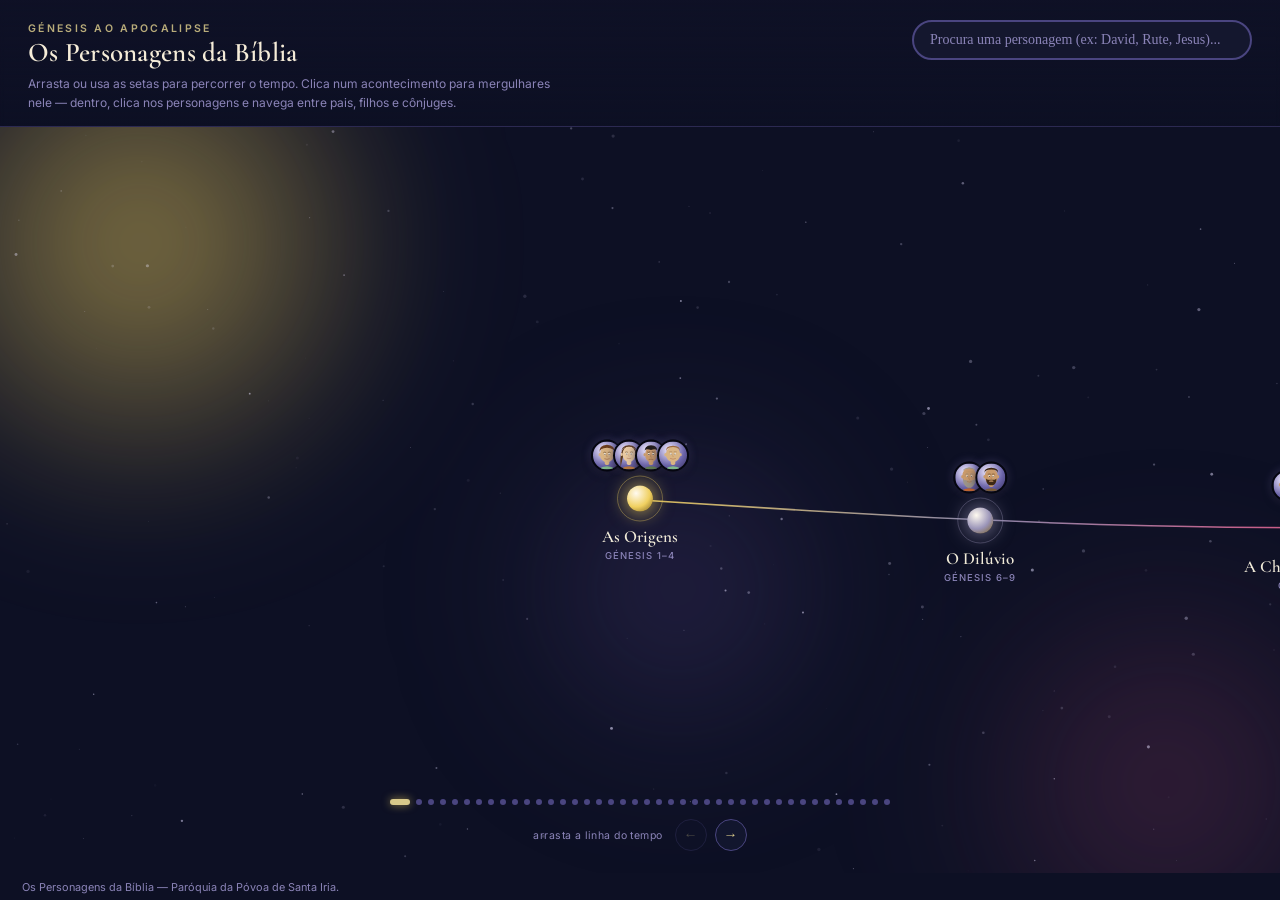
==== commit 49d900f8: "feat(ui): pesquisa no topo-direito, mais respiro no cartao Sobre, botao Voltar polido - topbar em du" ====
--- a/index.html
+++ b/index.html
@@ -10,15 +10,15 @@
 <body>
 <div class="app">
   <div class="topbar" id="topbar">
-    <div>
+    <div class="topbar-title">
       <span class="eyebrow">Génesis ao Apocalipse</span>
       <h1>Os Personagens da Bíblia</h1>
+      <p class="hint">Arrasta ou usa as setas para percorrer o tempo. Clica num acontecimento para mergulhares nele — dentro, clica nos personagens e navega entre pais, filhos e cônjuges.</p>
     </div>
     <div class="search-wrap">
       <input id="searchBox" class="search-box" type="text" placeholder="Procura uma personagem (ex: David, Rute, Jesus)..." autocomplete="off" aria-label="Procurar personagem">
       <div id="searchResults" class="search-results" hidden></div>
     </div>
-    <p class="hint">Arrasta ou usa as setas para percorrer o tempo. Clica num acontecimento para mergulhares nele — dentro, clica nos personagens e navega entre pais, filhos e cônjuges.</p>
   </div>
 
   <div class="stage">
@@ -59,7 +59,7 @@
       <div class="event-ambient" id="eventAmbient"></div>
       <div id="eventScroll">
         <div class="event-header">
-          <button class="back-btn" id="backBtn">&larr; Voltar à linha do tempo</button>
+          <button class="back-btn" id="backBtn"><span class="bk-arrow">&larr;</span> <span class="bk-text">Voltar à linha do tempo</span></button>
           <div class="event-icon" id="eventIcon"></div>
           <div class="event-title-wrap">
             <span class="event-title" id="eventTitle"></span>
--- a/style.css
+++ b/style.css
@@ -26,15 +26,18 @@
   background: linear-gradient(180deg, rgba(15,17,38,.92), rgba(13,16,36,.15));
   backdrop-filter: blur(2px);
   transition: padding .35s ease;
+  display: flex; flex-wrap: wrap; align-items: flex-start; justify-content: space-between; gap: 10px 24px;
 }
 body.in-event .topbar { padding: 8px 28px 6px; }
 body.in-event .hint, body.in-event .eyebrow { display: none; }
 .eyebrow { font-family: var(--font-ui); font-size: 10.5px; font-weight: 600; letter-spacing: .22em; text-transform: uppercase; color: var(--gold-soft); margin: 0 0 6px; opacity: .85; }
 h1 { margin: 0; font-family: var(--font-display); font-size: 27px; font-weight: 600; color: #f5ecd8; text-wrap: balance; letter-spacing: .01em; transition: font-size .35s ease; }
 body.in-event h1 { font-size: 16px; }
+.topbar-title { min-width: 0; }
 .hint { margin: 6px 0 0; font-family: var(--font-ui); font-size: 12px; color: var(--ink-dim); line-height: 1.55; max-width: 68ch; }
 
-.search-wrap { position: relative; width: 380px; max-width: 90vw; margin: 10px 0 0; }
+/* pesquisa no canto superior direito */
+.search-wrap { position: relative; width: 340px; max-width: 90vw; margin: 2px 0 0; flex-shrink: 0; }
 .search-box { width: 100%; padding: 10px 16px; border-radius: 999px; border: 2px solid var(--panel-border); background: var(--panel); color: var(--ink); font-family: var(--font-body); font-size: 14px; outline: none; }
 .search-box:focus { border-color: var(--gold-soft); }
 .search-box::placeholder { color: var(--ink-dim); }
@@ -96,8 +99,12 @@
 
 #eventScroll { position: relative; z-index: 2; flex: 1; min-height: 0; overflow-y: auto; display: flex; flex-direction: column; }
 .event-header { display: flex; align-items: center; gap: 18px; padding: 20px 28px 0; }
-.back-btn { font-family: var(--font-ui); font-size: 12px; font-weight: 500; color: var(--gold-soft); background: rgba(22,25,51,.6); border: 1px solid var(--panel-border); border-radius: 999px; padding: 8px 16px; cursor: pointer; backdrop-filter: blur(4px); transition: border-color .2s, background .2s; flex-shrink: 0; }
-.back-btn:hover { border-color: var(--gold-soft); background: rgba(42,38,80,.75); }
+.back-btn { font-family: var(--font-ui); font-size: 12px; font-weight: 600; letter-spacing: .02em; color: var(--gold-soft); background: linear-gradient(180deg, rgba(44,40,84,.6), rgba(22,25,51,.6)); border: 1px solid var(--panel-border); border-radius: 999px; padding: 8px 16px 8px 13px; cursor: pointer; backdrop-filter: blur(6px); transition: border-color .2s, background .2s, box-shadow .25s, transform .1s; flex-shrink: 0; display: inline-flex; align-items: center; gap: 8px; }
+.back-btn .bk-arrow { display: inline-block; transition: transform .22s cubic-bezier(.34,1.56,.64,1); font-size: 14px; }
+.back-btn:hover { border-color: var(--gold-soft); background: linear-gradient(180deg, rgba(56,50,104,.85), rgba(30,34,66,.85)); box-shadow: 0 0 0 1px rgba(216,201,138,.35) inset, 0 6px 22px rgba(240,208,96,.16); }
+.back-btn:hover .bk-arrow { transform: translateX(-4px); }
+.back-btn:active { transform: scale(.97); }
+.back-btn:focus-visible { outline: 2px solid var(--gold-soft); outline-offset: 2px; }
 .event-icon { width: 46px; height: 46px; flex-shrink: 0; color: var(--tint, var(--gold)); opacity: .9; }
 .event-icon svg { width: 100%; height: 100%; }
 .event-title-wrap { display: flex; flex-direction: column; }
@@ -108,7 +115,7 @@
    Importância/Mensagem/Contexto/Passagens ficam de primeira classe, ao lado do
    grafo (simétrico ao painel de personagem à direita). Em mobile empilha por
    cima do grafo (ver @media). */
-.event-info { flex-shrink: 0; width: 21rem; align-self: stretch; overflow-y: auto; padding: 18px 20px; margin: 0; background: rgba(20,23,46,.5); border-right: 1px solid var(--panel-border); z-index: 2; }
+.event-info { flex-shrink: 0; width: 21rem; align-self: stretch; overflow-y: auto; padding: 28px 20px 20px; margin: 0; background: rgba(20,23,46,.5); border-right: 1px solid var(--panel-border); z-index: 2; }
 .event-info-label { display: block; font-family: var(--font-ui); font-size: 9.5px; font-weight: 700; letter-spacing: .14em; text-transform: uppercase; color: var(--gold-soft); margin-bottom: 8px; }
 .event-desc { font-family: var(--font-body); font-size: 13px; line-height: 1.6; color: #c8c3e0; font-style: italic; margin: 0 0 14px; }
 .event-info-grid { display: flex; flex-direction: column; gap: 14px; }
@@ -186,6 +193,8 @@
   }
   aside#panel.open { transform: translateY(0); }
   footer.note { display: none; }
+  /* topbar: em mobile a pesquisa ocupa a largura toda, por baixo do título. */
+  .search-wrap { width: 100%; }
   /* Em mobile o cartão "Sobre" empilha por cima do grafo (continua visível,
      nunca escondido); o grafo fica por baixo com altura própria. */
   .event-body { flex-direction: column; }
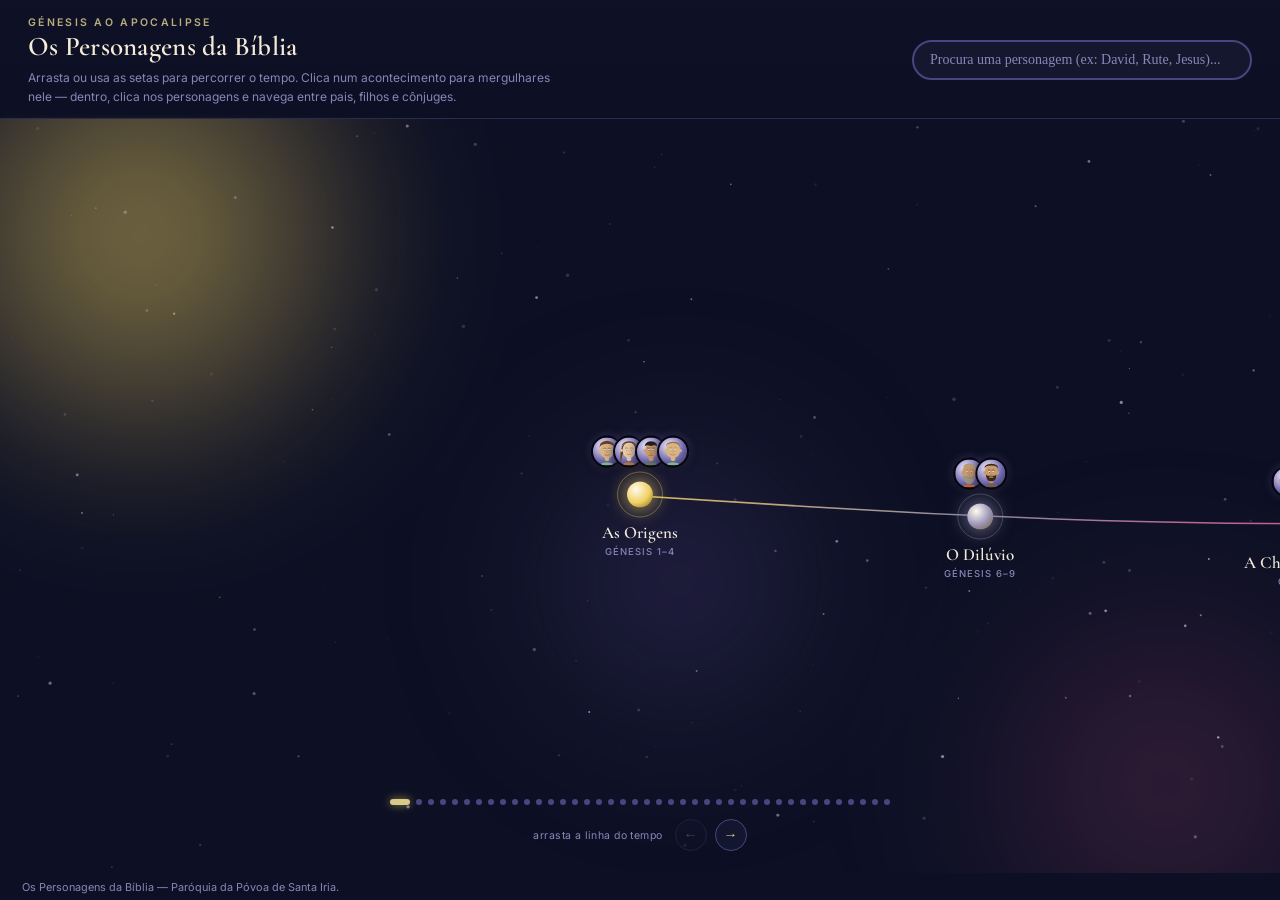
==== commit 3cfcd630: "feat(ui): ecra de evento reorganizado — cartao de detalhes em altura total, titulo a direita, voltar" ====
--- a/index.html
+++ b/index.html
@@ -58,16 +58,9 @@
     <div id="eventView">
       <div class="event-ambient" id="eventAmbient"></div>
       <div id="eventScroll">
-        <div class="event-header">
-          <button class="back-btn" id="backBtn"><span class="bk-arrow">&larr;</span> <span class="bk-text">Voltar à linha do tempo</span></button>
-          <div class="event-icon" id="eventIcon"></div>
-          <div class="event-title-wrap">
-            <span class="event-title" id="eventTitle"></span>
-            <span class="event-era-tag" id="eventEra"></span>
-          </div>
-        </div>
         <div class="event-body">
           <aside class="event-info" id="eventInfo">
+            <button class="back-btn" id="backBtn" type="button" aria-label="Voltar à linha do tempo" title="Voltar à linha do tempo"><span class="bk-arrow">&larr;</span></button>
             <span class="event-info-label">Sobre este acontecimento</span>
             <p class="event-desc" id="eventDesc"></p>
             <div class="event-info-grid">
@@ -77,17 +70,26 @@
               <div class="event-info-block"><h3>Passagens-chave</h3><ul id="eventPassagens"></ul></div>
             </div>
           </aside>
-          <div class="char-field" id="charField">
-            <div class="char-orbit" id="charOrbit">
-              <div id="camLayer">
-                <svg class="char-lines" id="charLines"></svg>
-                <div id="charButtons"></div>
+          <div class="event-main">
+            <div class="event-heading">
+              <div class="event-icon" id="eventIcon"></div>
+              <div class="event-title-wrap">
+                <span class="event-title" id="eventTitle"></span>
+                <span class="event-era-tag" id="eventEra"></span>
               </div>
             </div>
-            <div class="zoom-controls">
-              <button id="zoomIn" type="button" aria-label="Ampliar">+</button>
-              <button id="zoomOut" type="button" aria-label="Reduzir">&minus;</button>
-              <button id="zoomReset" type="button" aria-label="Repor vista">&#8634;</button>
+            <div class="char-field" id="charField">
+              <div class="char-orbit" id="charOrbit">
+                <div id="camLayer">
+                  <svg class="char-lines" id="charLines"></svg>
+                  <div id="charButtons"></div>
+                </div>
+              </div>
+              <div class="zoom-controls">
+                <button id="zoomIn" type="button" aria-label="Ampliar">+</button>
+                <button id="zoomOut" type="button" aria-label="Reduzir">&minus;</button>
+                <button id="zoomReset" type="button" aria-label="Repor vista">&#8634;</button>
+              </div>
             </div>
           </div>
         </div>
--- a/style.css
+++ b/style.css
@@ -21,14 +21,14 @@
 .app { display: flex; flex-direction: column; height: 100dvh; overflow: hidden; }
 
 .topbar {
-  position: relative; z-index: 20; padding: 18px 28px 14px;
+  position: relative; z-index: 20; padding: 12px 28px;
   border-bottom: 1px solid rgba(74,69,128,.5);
   background: linear-gradient(180deg, rgba(15,17,38,.92), rgba(13,16,36,.15));
   backdrop-filter: blur(2px);
   transition: padding .35s ease;
-  display: flex; flex-wrap: wrap; align-items: flex-start; justify-content: space-between; gap: 10px 24px;
-}
-body.in-event .topbar { padding: 8px 28px 6px; }
+  display: flex; flex-wrap: wrap; align-items: center; justify-content: space-between; gap: 10px 24px;
+}
+body.in-event .topbar { padding: 6px 28px; }
 body.in-event .hint, body.in-event .eyebrow { display: none; }
 .eyebrow { font-family: var(--font-ui); font-size: 10.5px; font-weight: 600; letter-spacing: .22em; text-transform: uppercase; color: var(--gold-soft); margin: 0 0 6px; opacity: .85; }
 h1 { margin: 0; font-family: var(--font-display); font-size: 27px; font-weight: 600; color: #f5ecd8; text-wrap: balance; letter-spacing: .01em; transition: font-size .35s ease; }
@@ -98,12 +98,15 @@
 .event-ambient { position: absolute; top: -10%; left: -10%; width: 60%; height: 70%; border-radius: 50%; filter: blur(90px); opacity: .38; background: radial-gradient(circle, var(--tint, var(--gold)), transparent 70%); pointer-events: none; z-index: 0; }
 
 #eventScroll { position: relative; z-index: 2; flex: 1; min-height: 0; overflow-y: auto; display: flex; flex-direction: column; }
-.event-header { display: flex; align-items: center; gap: 18px; padding: 20px 28px 0; }
-.back-btn { font-family: var(--font-ui); font-size: 12px; font-weight: 600; letter-spacing: .02em; color: var(--gold-soft); background: linear-gradient(180deg, rgba(44,40,84,.6), rgba(22,25,51,.6)); border: 1px solid var(--panel-border); border-radius: 999px; padding: 8px 16px 8px 13px; cursor: pointer; backdrop-filter: blur(6px); transition: border-color .2s, background .2s, box-shadow .25s, transform .1s; flex-shrink: 0; display: inline-flex; align-items: center; gap: 8px; }
-.back-btn .bk-arrow { display: inline-block; transition: transform .22s cubic-bezier(.34,1.56,.64,1); font-size: 14px; }
-.back-btn:hover { border-color: var(--gold-soft); background: linear-gradient(180deg, rgba(56,50,104,.85), rgba(30,34,66,.85)); box-shadow: 0 0 0 1px rgba(216,201,138,.35) inset, 0 6px 22px rgba(240,208,96,.16); }
-.back-btn:hover .bk-arrow { transform: translateX(-4px); }
-.back-btn:active { transform: scale(.97); }
+/* Coluna direita: título da secção no topo (mais para a direita) + árvore. */
+.event-main { flex: 1; min-width: 0; min-height: 0; display: flex; flex-direction: column; }
+.event-heading { display: flex; align-items: center; gap: 14px; padding: 16px 28px 4px 32px; }
+/* Botão voltar: ícone circular no topo do cartão de detalhes. */
+.back-btn { width: 34px; height: 34px; border-radius: 50%; padding: 0; display: inline-flex; align-items: center; justify-content: center; color: var(--gold-soft); background: linear-gradient(180deg, rgba(44,40,84,.6), rgba(22,25,51,.6)); border: 1px solid var(--panel-border); cursor: pointer; backdrop-filter: blur(6px); transition: border-color .2s, background .2s, box-shadow .25s, transform .1s; margin-bottom: 14px; }
+.back-btn .bk-arrow { display: inline-block; font-size: 16px; line-height: 1; transition: transform .22s cubic-bezier(.34,1.56,.64,1); }
+.back-btn:hover { border-color: var(--gold-soft); background: linear-gradient(180deg, rgba(56,50,104,.85), rgba(30,34,66,.85)); box-shadow: 0 0 0 1px rgba(216,201,138,.35) inset, 0 4px 16px rgba(240,208,96,.16); }
+.back-btn:hover .bk-arrow { transform: translateX(-3px); }
+.back-btn:active { transform: scale(.92); }
 .back-btn:focus-visible { outline: 2px solid var(--gold-soft); outline-offset: 2px; }
 .event-icon { width: 46px; height: 46px; flex-shrink: 0; color: var(--tint, var(--gold)); opacity: .9; }
 .event-icon svg { width: 100%; height: 100%; }
@@ -115,7 +118,7 @@
    Importância/Mensagem/Contexto/Passagens ficam de primeira classe, ao lado do
    grafo (simétrico ao painel de personagem à direita). Em mobile empilha por
    cima do grafo (ver @media). */
-.event-info { flex-shrink: 0; width: 21rem; align-self: stretch; overflow-y: auto; padding: 28px 20px 20px; margin: 0; background: rgba(20,23,46,.5); border-right: 1px solid var(--panel-border); z-index: 2; }
+.event-info { flex-shrink: 0; width: 21rem; align-self: stretch; overflow-y: auto; padding: 18px 20px 20px; margin: 0; background: rgba(20,23,46,.5); border-right: 1px solid var(--panel-border); z-index: 2; }
 .event-info-label { display: block; font-family: var(--font-ui); font-size: 9.5px; font-weight: 700; letter-spacing: .14em; text-transform: uppercase; color: var(--gold-soft); margin-bottom: 8px; }
 .event-desc { font-family: var(--font-body); font-size: 13px; line-height: 1.6; color: #c8c3e0; font-style: italic; margin: 0 0 14px; }
 .event-info-grid { display: flex; flex-direction: column; gap: 14px; }
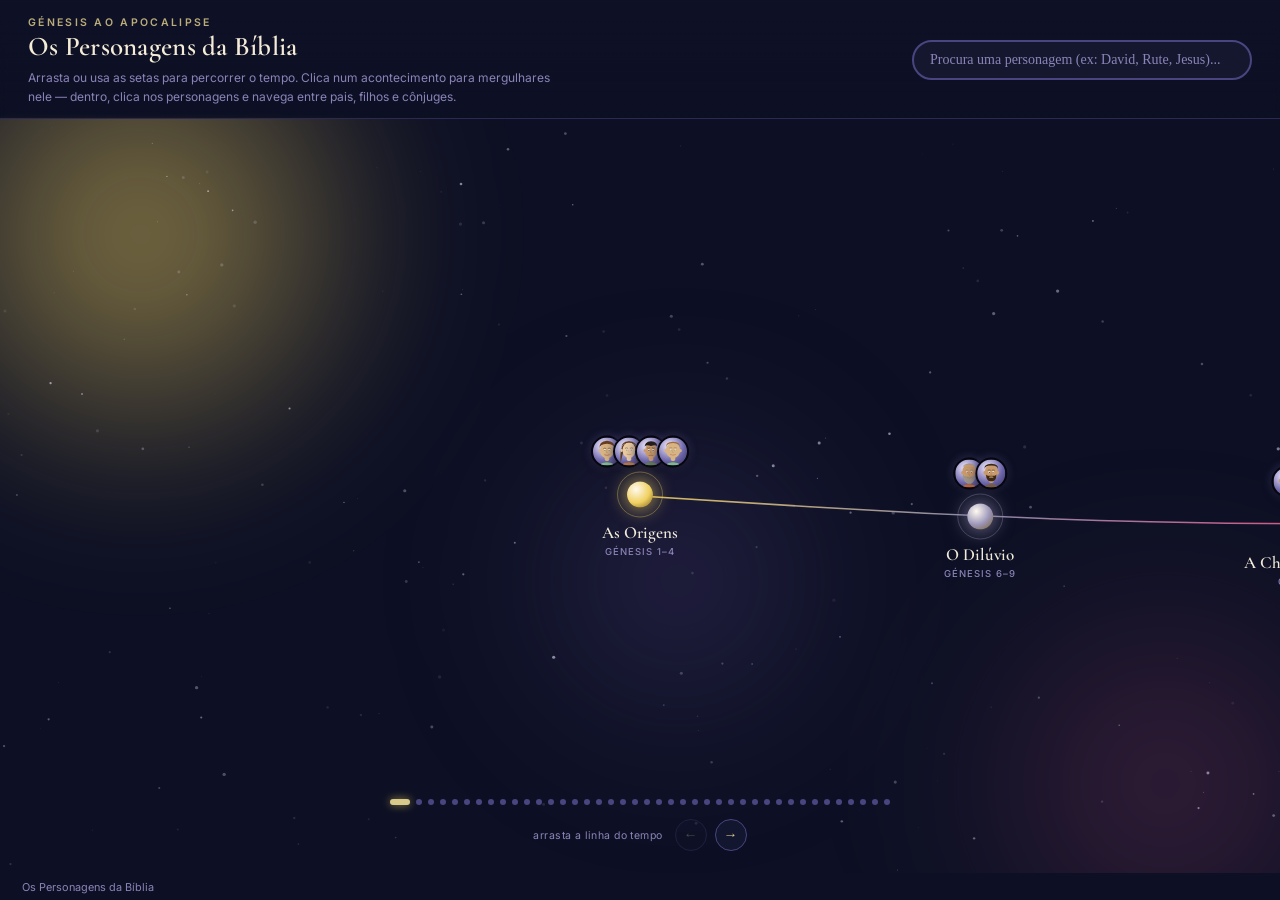
==== commit 9211a757: "chore: remover referencia a Paroquia da Povoa de Santa Iria do rodape Co-Authored-By: Claude Opus 4." ====
--- a/index.html
+++ b/index.html
@@ -103,7 +103,7 @@
     </div>
   </div>
 
-  <footer class="note">Os Personagens da Bíblia — Paróquia da Póvoa de Santa Iria.</footer>
+  <footer class="note">Os Personagens da Bíblia</footer>
 </div>
 <script src="js/event-icons.js"></script>
 <script src="js/warp-transition.js"></script>
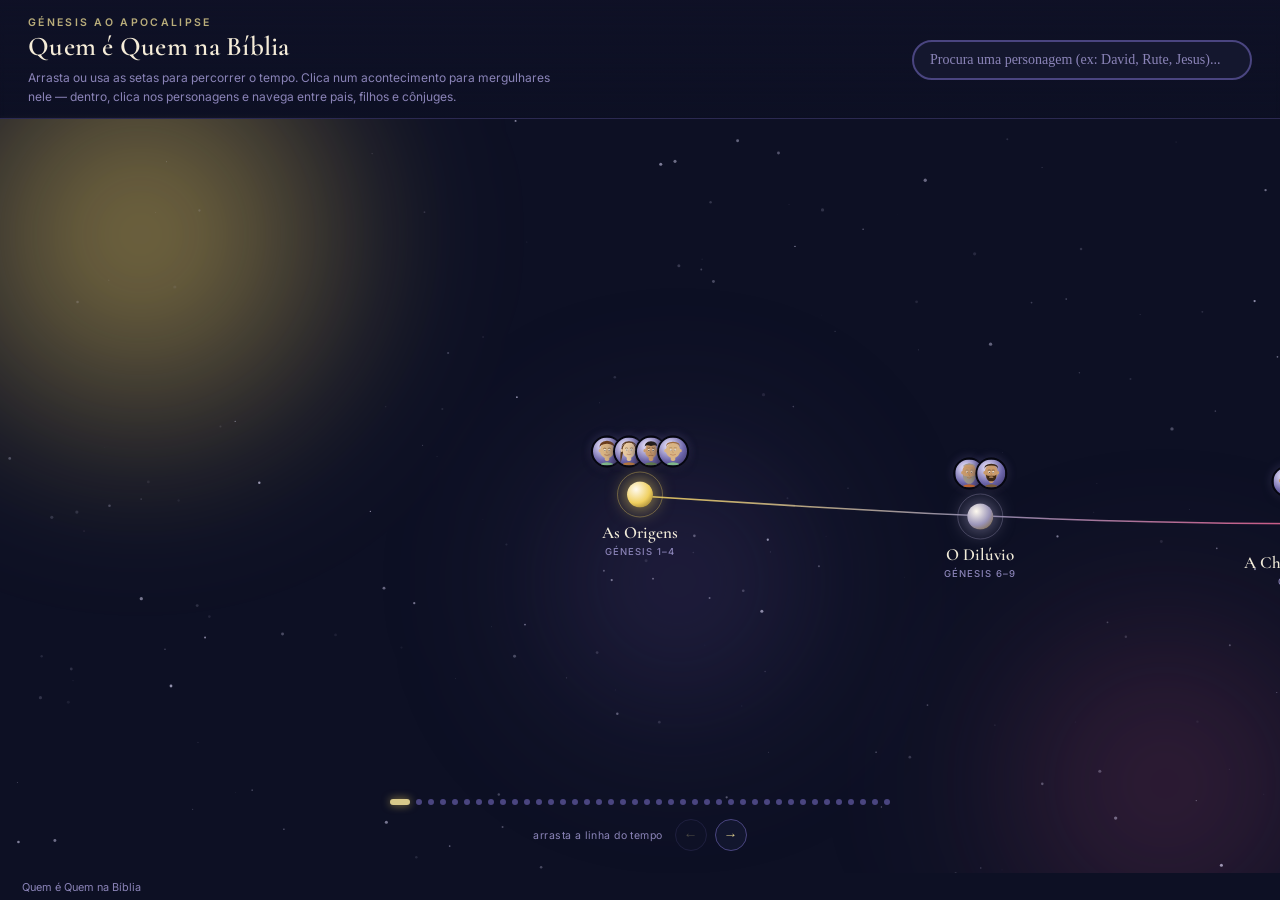
==== commit bb351f99: "feat(marca): renomear site para 'Quem e Quem na Biblia' (titulo, cabecalho, rodape) para condizer co" ====
--- a/index.html
+++ b/index.html
@@ -3,7 +3,7 @@
 <head>
 <meta charset="utf-8">
 <meta name="viewport" content="width=device-width,initial-scale=1">
-<title>Os Personagens da Bíblia</title>
+<title>Quem é Quem na Bíblia</title>
 <link rel="stylesheet" href="https://fonts.googleapis.com/css2?family=Cormorant+Garamond:wght@500;600;700&family=Inter:wght@400;500;600&display=swap">
 <link rel="stylesheet" href="style.css">
 </head>
@@ -12,7 +12,7 @@
   <div class="topbar" id="topbar">
     <div class="topbar-title">
       <span class="eyebrow">Génesis ao Apocalipse</span>
-      <h1>Os Personagens da Bíblia</h1>
+      <h1>Quem é Quem na Bíblia</h1>
       <p class="hint">Arrasta ou usa as setas para percorrer o tempo. Clica num acontecimento para mergulhares nele — dentro, clica nos personagens e navega entre pais, filhos e cônjuges.</p>
     </div>
     <div class="search-wrap">
@@ -103,7 +103,7 @@
     </div>
   </div>
 
-  <footer class="note">Os Personagens da Bíblia</footer>
+  <footer class="note">Quem é Quem na Bíblia</footer>
 </div>
 <script src="js/event-icons.js"></script>
 <script src="js/warp-transition.js"></script>
